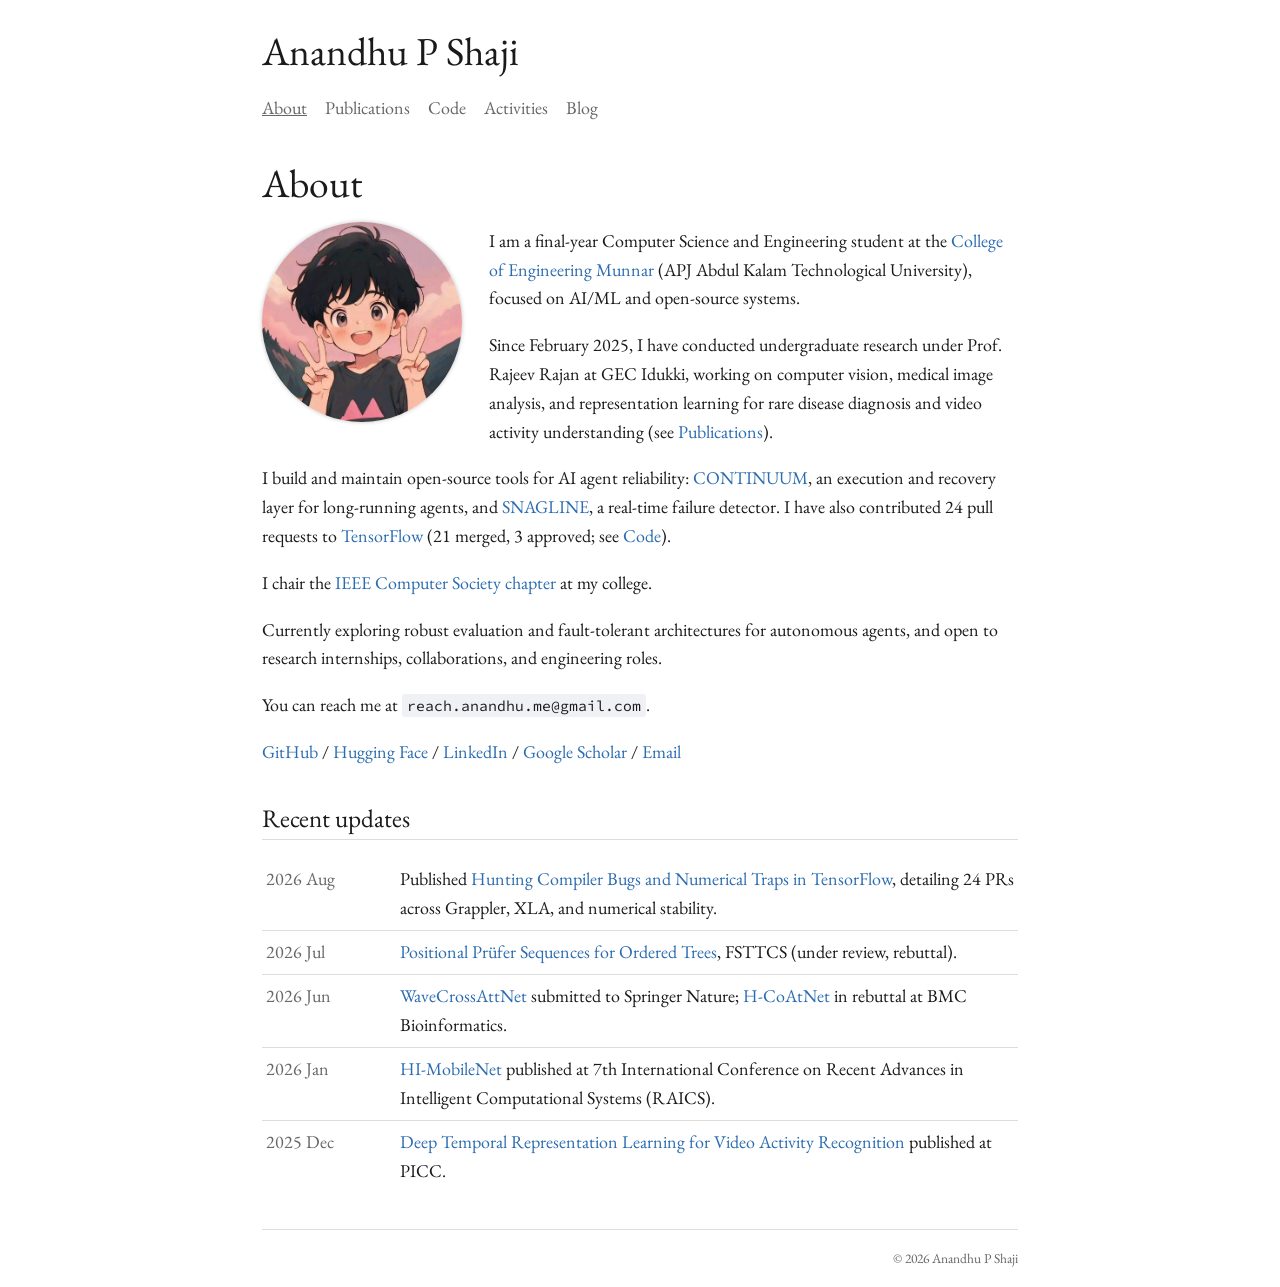
==== index.html @ 52fa166e "feat(blog): turn TensorFlow PRs into technical stories with cross-links from code page" ====
<!DOCTYPE html>
<html lang="en">
<head>
  <meta charset="utf-8">
  <meta name="viewport" content="width=device-width,initial-scale=1">
  <title>About - Anandhu P Shaji</title>
  <link rel="icon" href="data:,">
  <link rel="preconnect" href="https://fonts.googleapis.com">
  <link rel="preconnect" href="https://fonts.gstatic.com" crossorigin>
  <link href="https://fonts.googleapis.com/css2?family=EB+Garamond:ital,wght@0,400..800;1,400..800&family=Source+Code+Pro:ital,wght@0,400..700;1,400..700&display=swap" rel="stylesheet">
  <link rel="stylesheet" href="style.css">
</head>

<body>
  <h1>Anandhu P Shaji</h1>
  <nav>
    <ul>
      <li><a class="active" href="index.html">About</a></li>
      <li><a href="research.html">Publications</a></li>
      <li><a href="code.html">Code</a></li>
      <li><a href="activities.html">Activities</a></li>
      <li><a href="blog.html">Blog</a></li>
    </ul>
  </nav>

  <div id="content">
    <h1>About</h1>
    <img alt="Anandhu P Shaji" id="avatar" src="assets/photo.jpg" width="200" height="200">

    <p>I am a final-year Computer Science and Engineering student at the <a rel="external" href="https://www.cemunnar.ac.in/">College of Engineering Munnar</a> (APJ Abdul Kalam Technological University), focused on AI/ML and open-source systems.</p>

    <p>Since February 2025, I have conducted undergraduate research under Prof. Rajeev Rajan at GEC Idukki, working on computer vision, medical image analysis, and representation learning for rare disease diagnosis and video activity understanding (see <a href="research.html">Publications</a>).</p>

    <p>I build and maintain open-source tools for AI agent reliability: <a href="code.html#continuum">CONTINUUM</a>, an execution and recovery layer for long-running agents, and <a href="code.html#snagline">SNAGLINE</a>, a real-time failure detector. I have also contributed 24 pull requests to <a rel="external" href="https://github.com/tensorflow/tensorflow">TensorFlow</a> (21 merged, 3 approved; see <a href="code.html#tensorflow">Code</a>).</p>

    <p>I chair the <a href="activities.html#ieee">IEEE Computer Society chapter</a> at my college.</p>

    <p>Currently exploring robust evaluation and fault-tolerant architectures for autonomous agents, and open to research internships, collaborations, and engineering roles.</p>

    <p>You can reach me at <code>reach.anandhu.me@gmail.com</code>.</p>

    <p>
      <a rel="external" href="https://github.com/Cyrax321">GitHub</a> /
      <a rel="external" href="https://huggingface.co/Cyrax321">Hugging Face</a> /
      <a rel="external" href="https://www.linkedin.com/in/anandhupshaji/">LinkedIn</a> /
      <a rel="external" href="https://scholar.google.com">Google Scholar</a> /
      <a href="mailto:reach.anandhu.me@gmail.com">Email</a>
    </p>

    <h2 id="recent">Recent updates</h2>
    <table>
      <tbody>
        <tr>
          <td class="date">2026 Aug</td>
          <td>Published <a href="posts/tensorflow-stories.html">Hunting Compiler Bugs and Numerical Traps in TensorFlow</a>, detailing 24 PRs across Grappler, XLA, and numerical stability.</td>
        </tr>
        <tr>
          <td class="date">2026 Jul</td>
          <td><a href="research.html#prufer">Positional Prüfer Sequences for Ordered Trees</a>, FSTTCS (under review, rebuttal).</td>
        </tr>
        <tr>
          <td class="date">2026 Jun</td>
          <td><a href="research.html#wavecrossattnet">WaveCrossAttNet</a> submitted to Springer Nature; <a href="research.html#hcoatnet">H-CoAtNet</a> in rebuttal at BMC Bioinformatics.</td>
        </tr>
        <tr>
          <td class="date">2026 Jan</td>
          <td><a href="research.html#himobilenet">HI-MobileNet</a> published at 7th International Conference on Recent Advances in Intelligent Computational Systems (RAICS).</td>
        </tr>
        <tr>
          <td class="date">2025 Dec</td>
          <td><a href="research.html#video-har">Deep Temporal Representation Learning for Video Activity Recognition</a> published at PICC.</td>
        </tr>
      </tbody>
    </table>
  </div>

  <footer>&copy; 2026 Anandhu P Shaji</footer>
</body>
</html>
---- style.css ----
/* Exact styles adapted from https://parsiad.ca/assets/main.css */

:root {
    --bg: #fff;
    --code-bg: #eff1f5;
    --fg: #1a1a1a;
    --hover: #1a4a7a;
    --link: #2b6cb0;
    --maxw: 42rem;
    --muted: #666;
    --rule: #ddd;
}

html {
    font-size: 18px;
}

body {
    background: var(--bg);
    color: var(--fg);
    font-family: "EB Garamond", serif;
    line-height: 1.6;
    margin: 0;
    padding: 1.5rem 1rem 1rem;
    -webkit-font-smoothing: antialiased;
}

h1,
h2,
h3 {
    font-weight: normal;
    line-height: 1.25;
    margin: 2rem 0 0.75rem;
}

h1 {
    font-size: 2.2rem;
}

h2 {
    border-bottom: 1px solid var(--rule);
    font-size: 1.4rem;
    padding-bottom: 0.25rem;
}

h3 {
    font-size: 1.15rem;
}

p,
ul,
ol,
table,
form {
    margin: 1rem 0;
}

time:not(table time) {
    color: var(--muted);
}

/* Links with parsiad.ca smooth underline gradient transition */
#content a,
footer a {
    color: var(--link);
    background-image: linear-gradient(var(--link), var(--link));
    background-size: 0 2px;
    background-position: 0 100%;
    background-repeat: no-repeat;
    text-decoration: none;
    transition:
        background-size 0.25s ease,
        color 0.25s ease;
}

#content a:hover,
footer a:hover {
    color: var(--hover);
    background-size: 100% 2px;
}

/* Layout */

body > h1 {
    margin-top: 0;
}

body > h1,
nav,
#content,
footer {
    margin-left: auto;
    margin-right: auto;
    max-width: var(--maxw);
}

nav ul {
    display: flex;
    flex-wrap: wrap;
    gap: 1rem;
    list-style: none;
    margin: 1rem 0 2rem;
    padding: 0;
}

/* Content */

#content img {
    height: auto;
    max-width: 100%;
}

#avatar {
    border-radius: 50%;
    box-shadow: 0px 0px 0.25em rgba(0, 0, 0, 0.25);
    float: left;
    margin: 0 1.5rem 1rem 0;
    width: 200px;
    height: 200px;
    object-fit: cover;
}

table {
    border-collapse: collapse;
    width: 100%;
}

th,
td {
    padding: 0.4rem 0.2rem;
    text-align: left;
    vertical-align: top;
}

thead,
tr:not(:last-child) {
    border-bottom: 1px solid var(--rule);
}

td.date {
    white-space: nowrap;
    width: 6.5rem;
    color: var(--muted);
    padding-right: 0.75rem;
}

/* Lists: standard lists */

#content ul {
    margin: 1rem 0;
    padding-left: 1.25rem;
}

#content ul li {
    line-height: 1.6;
    margin: 0.35em 0;
}

#content ul ul {
    margin: 0.25rem 0 0.5rem 0.5rem;
}

/* Arrow symbol - only in paper area */

ul.papers,
#under-review + ul,
#published + ul {
    list-style: none;
    margin: 1rem 0;
    padding: 0;
}

ul.papers li,
#under-review + ul li,
#published + ul li {
    line-height: 1.6;
    margin: 0.5em 0;
    padding-left: 1.5em;
    position: relative;
    transition: color 0.2s;
}

ul.papers li::before,
#under-review + ul li::before,
#published + ul li::before {
    color: var(--muted);
    content: "▹";
    font-size: 1.2em;
    left: 0;
    line-height: 1.2;
    position: absolute;
}

/* Footer */

footer {
    color: var(--muted);
    font-size: 0.75rem;
    padding-top: 1rem;
    margin-top: 2rem;
    border-top: 1px solid var(--rule);
    text-align: right;
}

/* Nav */

nav a {
    color: var(--muted);
    text-decoration: none;
}

nav a:hover {
    color: var(--fg);
}

nav a.active {
    text-decoration: underline;
}

/* Code */

#content code {
    font-family: "Source Code Pro", monospace;
    font-size: 0.82rem;
    background: var(--code-bg);
    padding: 0.15em 0.35em;
    border-radius: 3px;
}

pre {
    background: #faf3cc;
}

pre code {
    display: block;
    overflow-x: auto;
    padding: 0.85rem 1rem;
    font-size: 0.82rem;
    line-height: 1.45;
}

blockquote {
    border-left: 2px solid var(--link);
    margin: 1.25rem 0;
    padding: 0.25rem 0 0.25rem 1rem;
    color: var(--muted);
}

details {
    margin: 1.25rem 0;
    border: 1px solid var(--rule);
    border-radius: 4px;
    padding: 0.6rem 0.85rem;
}

details summary {
    cursor: pointer;
    color: var(--fg);
    user-select: none;
    font-size: 0.95rem;
}

details summary:hover {
    color: var(--link);
}

details[open] summary {
    margin-bottom: 0.75rem;
    border-bottom: 1px solid var(--rule);
    padding-bottom: 0.4rem;
}

/* Mobile tweaks */

@media (max-width: 600px) {
    #avatar {
        display: block;
        float: none;
        margin: 0 auto 1rem;
    }
}
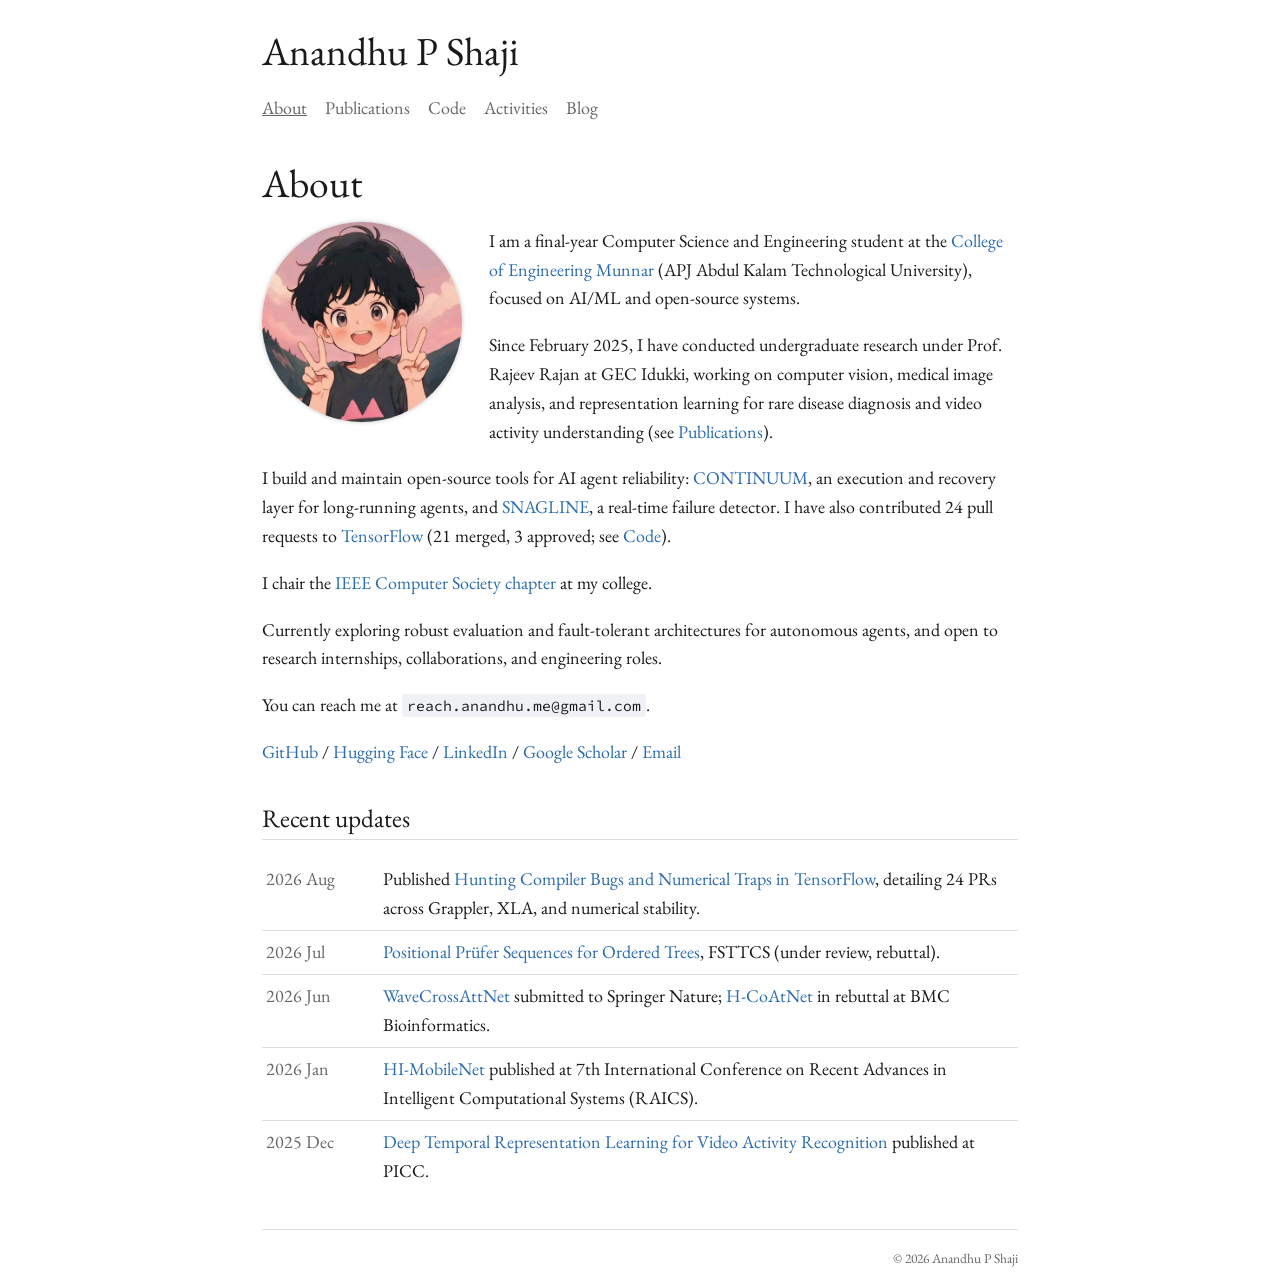
==== commit 79c62449: "feat(seo): add OpenGraph, Twitter card, and canonical meta to index.html" ====
--- a/index.html
+++ b/index.html
@@ -4,6 +4,18 @@
   <meta charset="utf-8">
   <meta name="viewport" content="width=device-width,initial-scale=1">
   <title>About - Anandhu P Shaji</title>
+  <meta name="description" content="Personal academic and engineering portfolio of Anandhu P Shaji, undergraduate AI researcher and open-source contributor.">
+  <meta name="author" content="Anandhu P Shaji">
+  <link rel="canonical" href="https://anandhupshaji.me/">
+  <meta property="og:title" content="Anandhu P Shaji - About">
+  <meta property="og:description" content="Undergraduate researcher in AI/ML, computer vision, and agent reliability. Contributor to TensorFlow and creator of CONTINUUM and SNAGLINE.">
+  <meta property="og:url" content="https://anandhupshaji.me/">
+  <meta property="og:type" content="website">
+  <meta property="og:image" content="https://anandhupshaji.me/assets/photo.jpg">
+  <meta name="twitter:card" content="summary">
+  <meta name="twitter:title" content="Anandhu P Shaji - About">
+  <meta name="twitter:description" content="Undergraduate researcher in AI/ML, computer vision, and agent reliability. Contributor to TensorFlow and creator of CONTINUUM and SNAGLINE.">
+  <meta name="twitter:image" content="https://anandhupshaji.me/assets/photo.jpg">
   <link rel="icon" href="data:,">
   <link rel="preconnect" href="https://fonts.googleapis.com">
   <link rel="preconnect" href="https://fonts.gstatic.com" crossorigin>
--- a/style.css
+++ b/style.css
@@ -11,8 +11,20 @@
     --rule: #ddd;
 }
 
+*,
+*::before,
+*::after {
+    box-sizing: border-box;
+}
+
+::selection {
+    background: #d0e1fd;
+    color: #1a1a1a;
+}
+
 html {
     font-size: 18px;
+    overflow-x: hidden;
 }
 
 body {
@@ -23,6 +35,8 @@
     margin: 0;
     padding: 1.5rem 1rem 1rem;
     -webkit-font-smoothing: antialiased;
+    overflow-x: hidden;
+    max-width: 100%;
 }
 
 h1,
@@ -79,6 +93,13 @@
     background-size: 100% 2px;
 }
 
+a:focus-visible,
+summary:focus-visible {
+    outline: 2px solid var(--link);
+    outline-offset: 2px;
+    border-radius: 2px;
+}
+
 /* Layout */
 
 body > h1 {
@@ -225,10 +246,18 @@
     background: var(--code-bg);
     padding: 0.15em 0.35em;
     border-radius: 3px;
+    word-break: break-word;
+    overflow-wrap: break-word;
 }
 
 pre {
     background: #faf3cc;
+    border-radius: 4px;
+    max-width: 100%;
+    overflow-x: auto;
+    -webkit-overflow-scrolling: touch;
+    box-sizing: border-box;
+    margin: 1.25rem 0;
 }
 
 pre code {
@@ -237,13 +266,16 @@
     padding: 0.85rem 1rem;
     font-size: 0.82rem;
     line-height: 1.45;
+    white-space: pre;
+    max-width: 100%;
+    box-sizing: border-box;
 }
 
 blockquote {
-    border-left: 2px solid var(--link);
     margin: 1.25rem 0;
-    padding: 0.25rem 0 0.25rem 1rem;
+    padding: 0;
     color: var(--muted);
+    font-style: italic;
 }
 
 details {
@@ -251,6 +283,9 @@
     border: 1px solid var(--rule);
     border-radius: 4px;
     padding: 0.6rem 0.85rem;
+    max-width: 100%;
+    box-sizing: border-box;
+    overflow: hidden;
 }
 
 details summary {
@@ -270,12 +305,237 @@
     padding-bottom: 0.4rem;
 }
 
-/* Mobile tweaks */
-
-@media (max-width: 600px) {
+/* Responsive Utilities & Mobile Optimization */
+
+.table-scroll {
+    width: 100%;
+    max-width: 100%;
+    overflow-x: auto;
+    -webkit-overflow-scrolling: touch;
+    margin: 0.75rem 0 1rem;
+    box-sizing: border-box;
+}
+
+.activity-chart {
+    width: 100%;
+    max-width: 100%;
+    overflow-x: auto;
+    -webkit-overflow-scrolling: touch;
+    margin: 1.25rem 0 1.5rem;
+    box-sizing: border-box;
+}
+
+@media (max-width: 650px) {
+    html {
+        font-size: 16.5px;
+    }
+
+    body {
+        padding: 1.15rem 0.85rem;
+        max-width: 100vw;
+        overflow-x: hidden;
+    }
+
+    body > h1 {
+        font-size: 1.85rem;
+    }
+
+    #content h1 {
+        font-size: 1.65rem;
+    }
+
+    h2 {
+        font-size: 1.25rem;
+        margin-top: 1.75rem;
+    }
+
+    /* Navigation */
+    nav ul {
+        gap: 0.5rem 1rem;
+        margin: 0.75rem 0 1.5rem;
+    }
+
+    nav a {
+        padding: 0.2rem 0;
+        font-size: 1.05rem;
+    }
+
+    /* Centered Avatar on Mobile */
     #avatar {
         display: block;
         float: none;
-        margin: 0 auto 1rem;
-    }
-}
+        margin: 0.5rem auto 1.5rem;
+        width: 150px;
+        height: 150px;
+    }
+
+    /* Text & container containment */
+    #content,
+    #content p,
+    #content li,
+    #content td,
+    #content strong {
+        overflow-wrap: break-word;
+        word-wrap: break-word;
+        max-width: 100%;
+    }
+
+    /* Stack two-column project and subsystem tables into clean readable blocks on mobile */
+    table.responsive-stack {
+        display: block;
+        width: 100% !important;
+        max-width: 100% !important;
+    }
+
+    table.responsive-stack thead {
+        display: none;
+    }
+
+    table.responsive-stack tbody {
+        display: block;
+        width: 100% !important;
+    }
+
+    table.responsive-stack tr {
+        display: block;
+        width: 100% !important;
+        padding: 0.85rem 0;
+        border-bottom: 1px solid var(--rule);
+        box-sizing: border-box;
+    }
+
+    table.responsive-stack td {
+        display: block;
+        width: 100% !important;
+        padding: 0.15rem 0;
+        box-sizing: border-box;
+    }
+
+    table.responsive-stack td:first-child {
+        margin-bottom: 0.35rem;
+    }
+
+    /* Compact date columns in updates and education */
+    td.date {
+        width: 5.25rem !important;
+        min-width: 4.8rem;
+        font-size: 0.9rem;
+        padding-right: 0.5rem;
+    }
+
+    /* Blog date column */
+    table th[style*="width: 8rem"],
+    table td:has(time) {
+        width: auto !important;
+        white-space: nowrap;
+    }
+
+    /* Skills table compact label column */
+    td[style*="width: 7rem"] {
+        width: 5.25rem !important;
+    }
+
+    /* Code blocks strictly contained */
+    pre {
+        max-width: 100%;
+        overflow-x: auto;
+        box-sizing: border-box;
+    }
+
+    pre code {
+        font-size: 0.78rem;
+        padding: 0.75rem 0.85rem;
+        -webkit-overflow-scrolling: touch;
+        white-space: pre;
+    }
+
+    /* GitHub activity graph horizontal swipe within isolated container */
+    .activity-chart {
+        width: 100%;
+        max-width: 100%;
+        overflow-x: auto;
+    }
+
+    .activity-chart img {
+        display: block;
+        max-width: none;
+        width: 580px;
+        height: auto;
+    }
+
+    /* Multi-column tables inside details */
+    .table-scroll {
+        width: 100%;
+        max-width: 100%;
+        overflow-x: auto;
+    }
+
+    .table-scroll table {
+        min-width: 440px;
+        width: 100%;
+    }
+}
+
+@media (prefers-reduced-motion: reduce) {
+    *,
+    *::before,
+    *::after {
+        animation-duration: 0.01ms !important;
+        animation-iteration-count: 1 !important;
+        transition-duration: 0.01ms !important;
+        scroll-behavior: auto !important;
+    }
+}
+
+@media print {
+    body {
+        background: #fff;
+        color: #000;
+        font-size: 11pt;
+        line-height: 1.4;
+        max-width: 100%;
+        padding: 0;
+    }
+
+    nav,
+    .activity-chart {
+        display: none !important;
+    }
+
+    #content {
+        max-width: 100%;
+        margin: 0;
+    }
+
+    h1 {
+        font-size: 18pt;
+        margin-top: 0;
+    }
+
+    h2 {
+        font-size: 13pt;
+        border-bottom: 1px solid #999;
+        break-after: avoid;
+    }
+
+    tr,
+    li {
+        break-inside: avoid;
+    }
+
+    #avatar {
+        width: 100px;
+        height: 100px;
+        box-shadow: none;
+    }
+
+    a {
+        color: #000;
+        text-decoration: underline;
+    }
+
+    footer {
+        border-top: 1px solid #ccc;
+        margin-top: 1.5rem;
+    }
+}
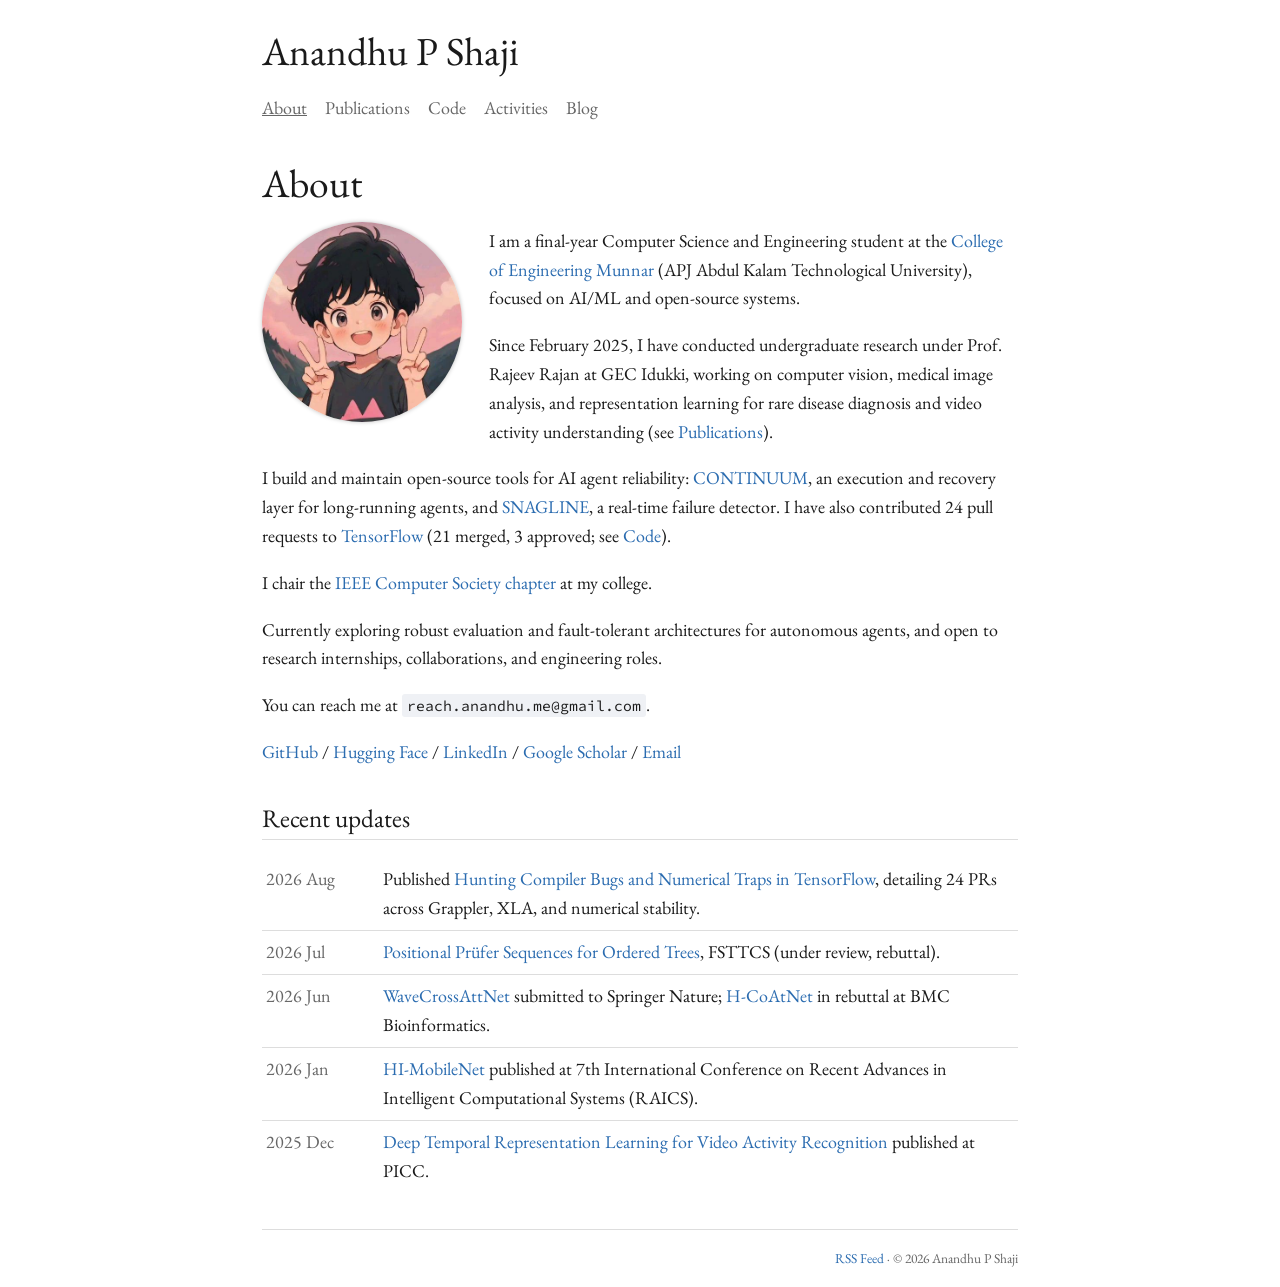
==== commit 48ad3ff1: "feat(nav): add feed link and semantic ARIA landmark roles to index.html" ====
--- a/index.html
+++ b/index.html
@@ -16,7 +16,8 @@
   <meta name="twitter:title" content="Anandhu P Shaji - About">
   <meta name="twitter:description" content="Undergraduate researcher in AI/ML, computer vision, and agent reliability. Contributor to TensorFlow and creator of CONTINUUM and SNAGLINE.">
   <meta name="twitter:image" content="https://anandhupshaji.me/assets/photo.jpg">
-  <link rel="icon" href="data:,">
+  <link rel="icon" href="assets/favicon.svg" type="image/svg+xml">
+  <link rel="alternate" type="application/rss+xml" title="Anandhu P Shaji &mdash; RSS Feed" href="feed.xml">
   <link rel="preconnect" href="https://fonts.googleapis.com">
   <link rel="preconnect" href="https://fonts.gstatic.com" crossorigin>
   <link href="https://fonts.googleapis.com/css2?family=EB+Garamond:ital,wght@0,400..800;1,400..800&family=Source+Code+Pro:ital,wght@0,400..700;1,400..700&display=swap" rel="stylesheet">
@@ -25,7 +26,7 @@
 
 <body>
   <h1>Anandhu P Shaji</h1>
-  <nav>
+  <nav aria-label="Primary">
     <ul>
       <li><a class="active" href="index.html">About</a></li>
       <li><a href="research.html">Publications</a></li>
@@ -35,7 +36,7 @@
     </ul>
   </nav>
 
-  <div id="content">
+  <main id="content">
     <h1>About</h1>
     <img alt="Anandhu P Shaji" id="avatar" src="assets/photo.jpg" width="200" height="200">
 
@@ -84,8 +85,10 @@
         </tr>
       </tbody>
     </table>
-  </div>
+  </main>
 
-  <footer>&copy; 2026 Anandhu P Shaji</footer>
+  <footer>
+    <a href="feed.xml">RSS Feed</a> &middot; &copy; 2026 Anandhu P Shaji
+  </footer>
 </body>
 </html>
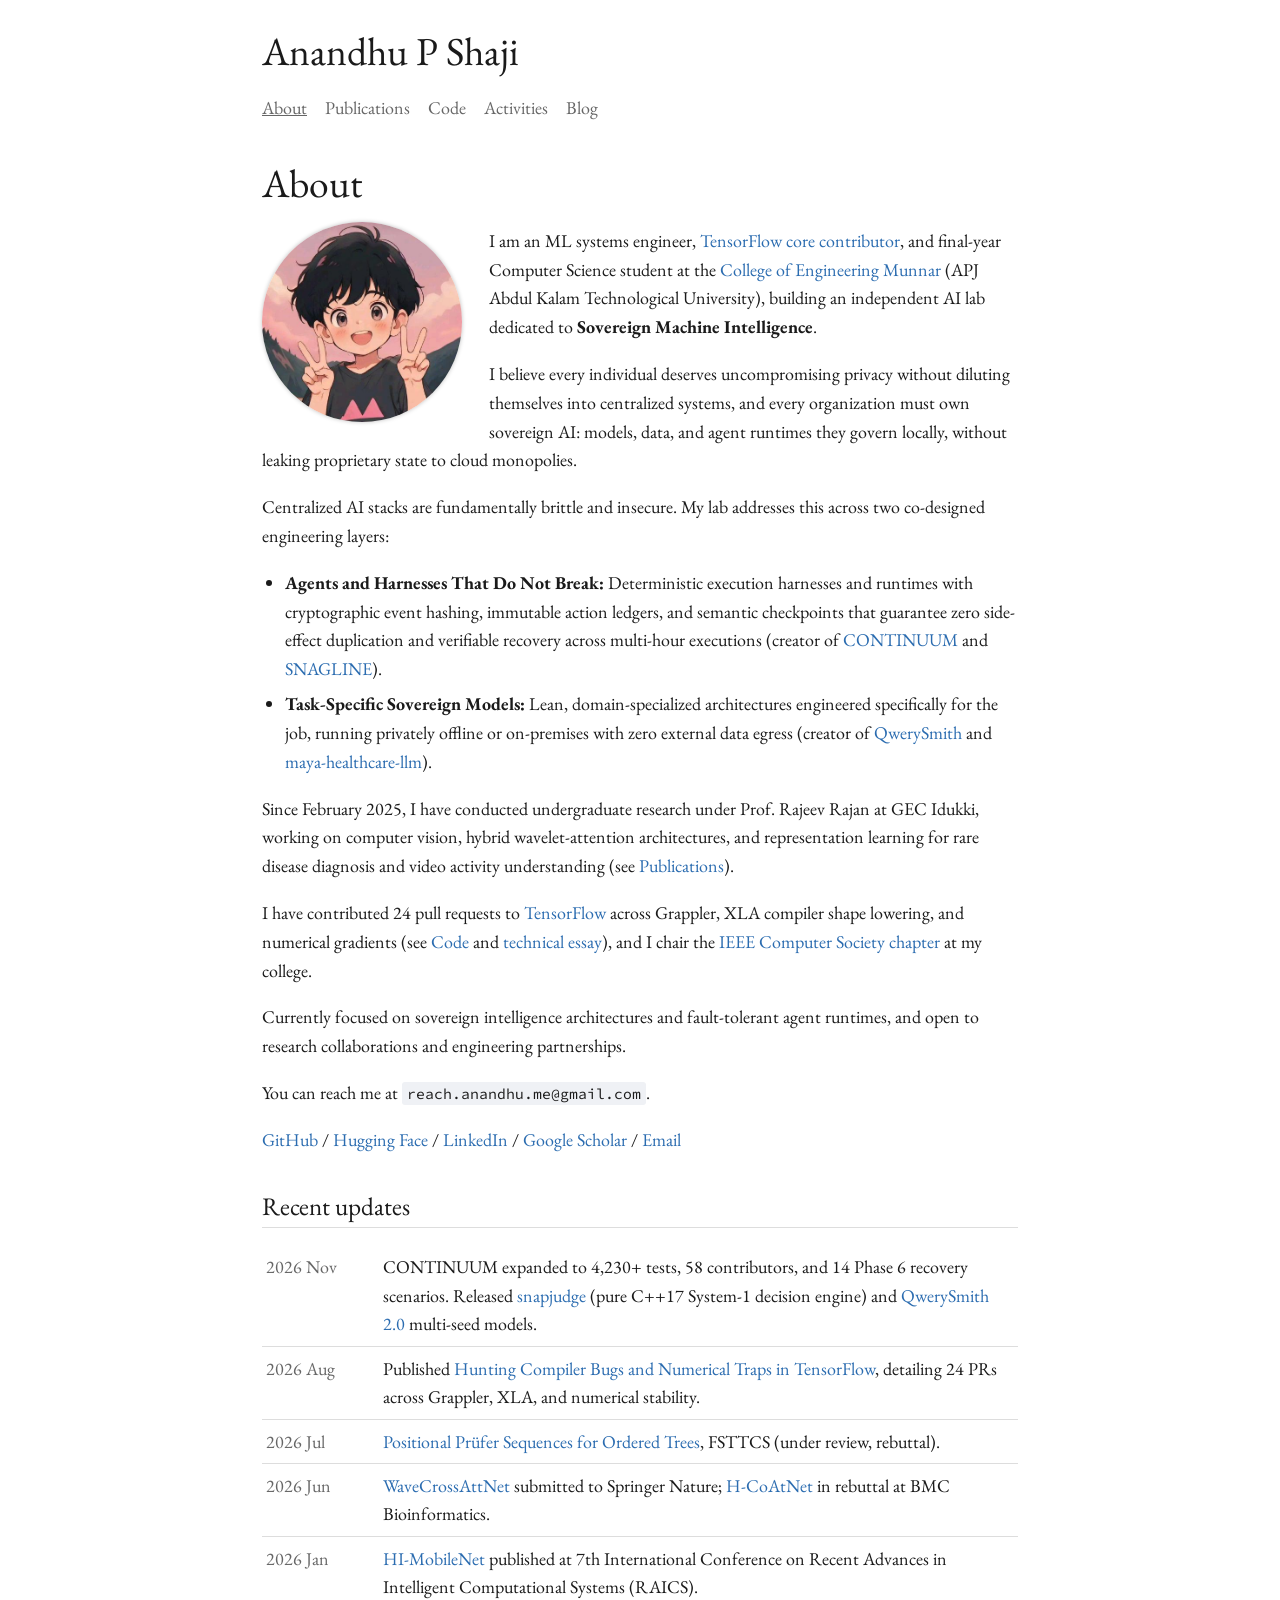
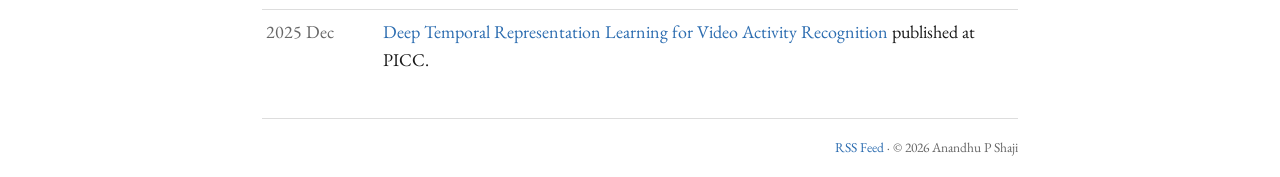
==== commit c3d74e82: "feat: update portfolio with sovereign AI architecture, new model families, and runtime infrastructur" ====
--- a/index.html
+++ b/index.html
@@ -8,13 +8,13 @@
   <meta name="author" content="Anandhu P Shaji">
   <link rel="canonical" href="https://anandhupshaji.me/">
   <meta property="og:title" content="Anandhu P Shaji - About">
-  <meta property="og:description" content="Undergraduate researcher in AI/ML, computer vision, and agent reliability. Contributor to TensorFlow and creator of CONTINUUM and SNAGLINE.">
+  <meta property="og:description" content="ML systems engineer, TensorFlow core contributor, and founder building an independent AI lab dedicated to Sovereign Machine Intelligence, unbreakable agent harnesses, and task-specific models.">
   <meta property="og:url" content="https://anandhupshaji.me/">
   <meta property="og:type" content="website">
   <meta property="og:image" content="https://anandhupshaji.me/assets/photo.jpg">
   <meta name="twitter:card" content="summary">
   <meta name="twitter:title" content="Anandhu P Shaji - About">
-  <meta name="twitter:description" content="Undergraduate researcher in AI/ML, computer vision, and agent reliability. Contributor to TensorFlow and creator of CONTINUUM and SNAGLINE.">
+  <meta name="twitter:description" content="ML systems engineer, TensorFlow core contributor, and founder building an independent AI lab dedicated to Sovereign Machine Intelligence, unbreakable agent harnesses, and task-specific models.">
   <meta name="twitter:image" content="https://anandhupshaji.me/assets/photo.jpg">
   <link rel="icon" href="assets/favicon.svg" type="image/svg+xml">
   <link rel="alternate" type="application/rss+xml" title="Anandhu P Shaji &mdash; RSS Feed" href="feed.xml">
@@ -22,9 +22,30 @@
   <link rel="preconnect" href="https://fonts.gstatic.com" crossorigin>
   <link href="https://fonts.googleapis.com/css2?family=EB+Garamond:ital,wght@0,400..800;1,400..800&family=Source+Code+Pro:ital,wght@0,400..700;1,400..700&display=swap" rel="stylesheet">
   <link rel="stylesheet" href="style.css">
+  <script type="application/ld+json">
+  {
+    "@context": "https://schema.org",
+    "@type": "Person",
+    "name": "Anandhu P Shaji",
+    "url": "https://anandhupshaji.me/",
+    "image": "https://anandhupshaji.me/assets/photo.jpg",
+    "jobTitle": "ML Systems Engineer & Lab Founder",
+    "affiliation": {
+      "@type": "EducationalOrganization",
+      "name": "College of Engineering Munnar"
+    },
+    "sameAs": [
+      "https://github.com/Cyrax321",
+      "https://huggingface.co/Cyrax321",
+      "https://www.linkedin.com/in/anandhupshaji/",
+      "https://scholar.google.com"
+    ]
+  }
+  </script>
 </head>
 
 <body>
+  <a href="#content" class="skip-to-content">Skip to content</a>
   <h1>Anandhu P Shaji</h1>
   <nav aria-label="Primary">
     <ul>
@@ -40,15 +61,21 @@
     <h1>About</h1>
     <img alt="Anandhu P Shaji" id="avatar" src="assets/photo.jpg" width="200" height="200">
 
-    <p>I am a final-year Computer Science and Engineering student at the <a rel="external" href="https://www.cemunnar.ac.in/">College of Engineering Munnar</a> (APJ Abdul Kalam Technological University), focused on AI/ML and open-source systems.</p>
+    <p>I am an ML systems engineer, <a href="code.html#tensorflow">TensorFlow core contributor</a>, and final-year Computer Science student at the <a rel="external" href="https://www.cemunnar.ac.in/">College of Engineering Munnar</a> (APJ Abdul Kalam Technological University), building an independent AI lab dedicated to <strong>Sovereign Machine Intelligence</strong>.</p>
 
-    <p>Since February 2025, I have conducted undergraduate research under Prof. Rajeev Rajan at GEC Idukki, working on computer vision, medical image analysis, and representation learning for rare disease diagnosis and video activity understanding (see <a href="research.html">Publications</a>).</p>
+    <p>I believe every individual deserves uncompromising privacy without diluting themselves into centralized systems, and every organization must own sovereign AI: models, data, and agent runtimes they govern locally, without leaking proprietary state to cloud monopolies.</p>
 
-    <p>I build and maintain open-source tools for AI agent reliability: <a href="code.html#continuum">CONTINUUM</a>, an execution and recovery layer for long-running agents, and <a href="code.html#snagline">SNAGLINE</a>, a real-time failure detector. I have also contributed 24 pull requests to <a rel="external" href="https://github.com/tensorflow/tensorflow">TensorFlow</a> (21 merged, 3 approved; see <a href="code.html#tensorflow">Code</a>).</p>
+    <p>Centralized AI stacks are fundamentally brittle and insecure. My lab addresses this across two co-designed engineering layers:</p>
+    <ul>
+      <li><strong>Agents and Harnesses That Do Not Break:</strong> Deterministic execution harnesses and runtimes with cryptographic event hashing, immutable action ledgers, and semantic checkpoints that guarantee zero side-effect duplication and verifiable recovery across multi-hour executions (creator of <a href="code.html#continuum">CONTINUUM</a> and <a href="code.html#snagline">SNAGLINE</a>).</li>
+      <li><strong>Task-Specific Sovereign Models:</strong> Lean, domain-specialized architectures engineered specifically for the job, running privately offline or on-premises with zero external data egress (creator of <a href="code.html#qwerysmith">QwerySmith</a> and <a href="code.html#maya">maya-healthcare-llm</a>).</li>
+    </ul>
 
-    <p>I chair the <a href="activities.html#ieee">IEEE Computer Society chapter</a> at my college.</p>
+    <p>Since February 2025, I have conducted undergraduate research under Prof. Rajeev Rajan at GEC Idukki, working on computer vision, hybrid wavelet-attention architectures, and representation learning for rare disease diagnosis and video activity understanding (see <a href="research.html">Publications</a>).</p>
 
-    <p>Currently exploring robust evaluation and fault-tolerant architectures for autonomous agents, and open to research internships, collaborations, and engineering roles.</p>
+    <p>I have contributed 24 pull requests to <a rel="external" href="https://github.com/tensorflow/tensorflow">TensorFlow</a> across Grappler, XLA compiler shape lowering, and numerical gradients (see <a href="code.html#tensorflow">Code</a> and <a href="posts/tensorflow-stories.html">technical essay</a>), and I chair the <a href="activities.html#ieee">IEEE Computer Society chapter</a> at my college.</p>
+
+    <p>Currently focused on sovereign intelligence architectures and fault-tolerant agent runtimes, and open to research collaborations and engineering partnerships.</p>
 
     <p>You can reach me at <code>reach.anandhu.me@gmail.com</code>.</p>
 
@@ -63,6 +90,10 @@
     <h2 id="recent">Recent updates</h2>
     <table>
       <tbody>
+        <tr>
+          <td class="date">2026 Nov</td>
+          <td>CONTINUUM expanded to 4,230+ tests, 58 contributors, and 14 Phase 6 recovery scenarios. Released <a href="code.html#snapjudge">snapjudge</a> (pure C++17 System-1 decision engine) and <a href="code.html#qwerysmith">QwerySmith 2.0</a> multi-seed models.</td>
+        </tr>
         <tr>
           <td class="date">2026 Aug</td>
           <td>Published <a href="posts/tensorflow-stories.html">Hunting Compiler Bugs and Numerical Traps in TensorFlow</a>, detailing 24 PRs across Grappler, XLA, and numerical stability.</td>
--- a/style.css
+++ b/style.css
@@ -11,6 +11,27 @@
     --rule: #ddd;
 }
 
+@media (prefers-color-scheme: dark) {
+    :root {
+        --bg: #16181d;
+        --code-bg: #22262e;
+        --fg: #e2e4e9;
+        --hover: #8cb4e6;
+        --link: #6ca0dc;
+        --muted: #9aa0a6;
+        --rule: #2e333d;
+    }
+
+    pre {
+        background: #1f2228;
+    }
+
+    ::selection {
+        background: #2a3c54;
+        color: #fff;
+    }
+}
+
 *,
 *::before,
 *::after {
@@ -35,6 +56,8 @@
     margin: 0;
     padding: 1.5rem 1rem 1rem;
     -webkit-font-smoothing: antialiased;
+    -moz-osx-font-smoothing: grayscale;
+    text-rendering: optimizeLegibility;
     overflow-x: hidden;
     max-width: 100%;
 }
@@ -59,6 +82,10 @@
 
 h3 {
     font-size: 1.15rem;
+}
+
+[id] {
+    scroll-margin-top: 1.5rem;
 }
 
 p,
@@ -100,6 +127,23 @@
     border-radius: 2px;
 }
 
+.skip-to-content {
+    position: absolute;
+    top: -3rem;
+    left: 1rem;
+    background: var(--fg);
+    color: var(--bg);
+    padding: 0.5rem 1rem;
+    border-radius: 4px;
+    z-index: 1000;
+    text-decoration: none;
+    transition: top 0.2s ease;
+}
+
+.skip-to-content:focus {
+    top: 1rem;
+}
+
 /* Layout */
 
 body > h1 {
@@ -151,6 +195,14 @@
     padding: 0.4rem 0.2rem;
     text-align: left;
     vertical-align: top;
+}
+
+th {
+    font-weight: 600;
+}
+
+td {
+    font-variant-numeric: tabular-nums;
 }
 
 thead,
@@ -293,6 +345,7 @@
     color: var(--fg);
     user-select: none;
     font-size: 0.95rem;
+    transition: color 0.15s ease;
 }
 
 details summary:hover {
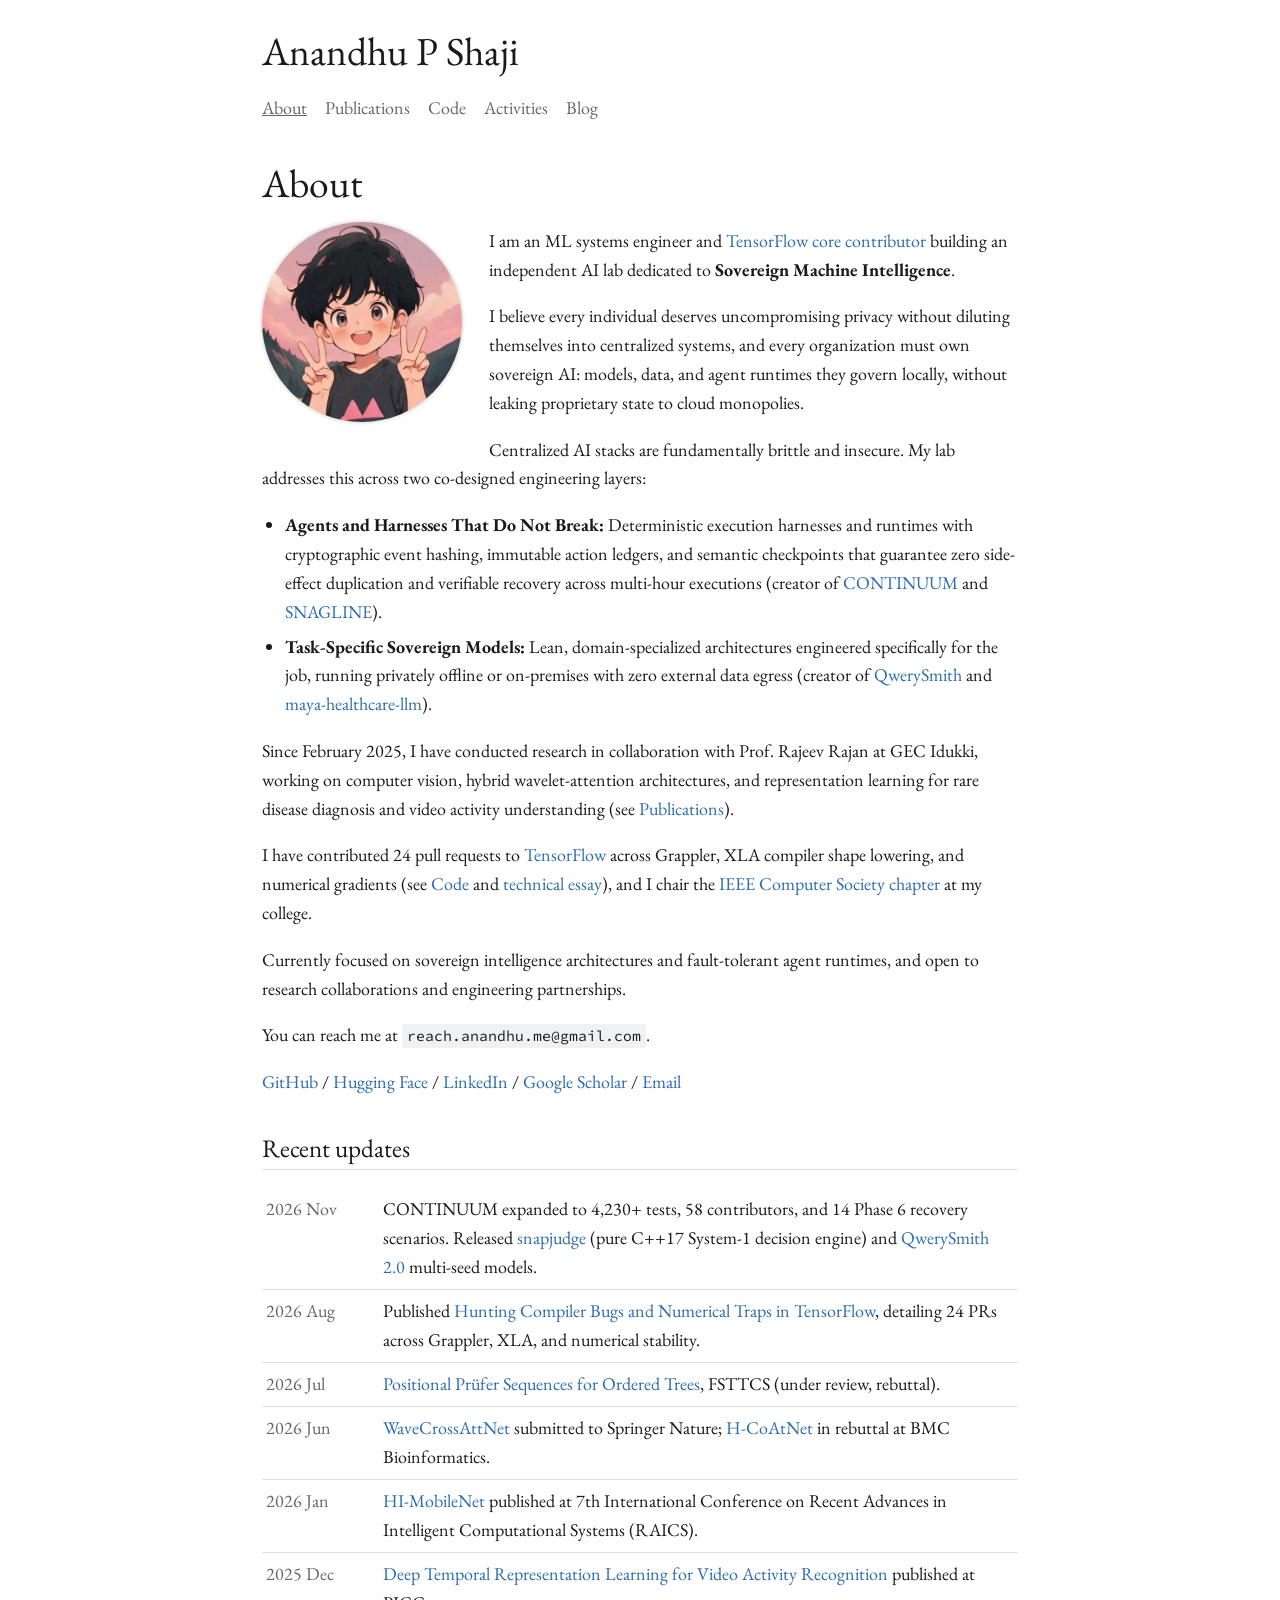
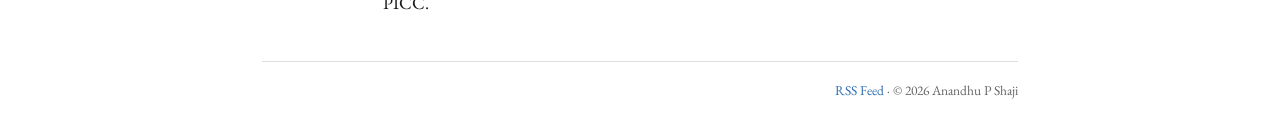
==== commit c1f113fb: "fix(bio): remove student and undergraduate references across portfolio" ====
--- a/index.html
+++ b/index.html
@@ -4,7 +4,7 @@
   <meta charset="utf-8">
   <meta name="viewport" content="width=device-width,initial-scale=1">
   <title>About - Anandhu P Shaji</title>
-  <meta name="description" content="Personal academic and engineering portfolio of Anandhu P Shaji, undergraduate AI researcher and open-source contributor.">
+  <meta name="description" content="Personal academic and engineering portfolio of Anandhu P Shaji, ML systems engineer, TensorFlow core contributor, and independent AI lab founder.">
   <meta name="author" content="Anandhu P Shaji">
   <link rel="canonical" href="https://anandhupshaji.me/">
   <meta property="og:title" content="Anandhu P Shaji - About">
@@ -30,10 +30,6 @@
     "url": "https://anandhupshaji.me/",
     "image": "https://anandhupshaji.me/assets/photo.jpg",
     "jobTitle": "ML Systems Engineer & Lab Founder",
-    "affiliation": {
-      "@type": "EducationalOrganization",
-      "name": "College of Engineering Munnar"
-    },
     "sameAs": [
       "https://github.com/Cyrax321",
       "https://huggingface.co/Cyrax321",
@@ -61,7 +57,7 @@
     <h1>About</h1>
     <img alt="Anandhu P Shaji" id="avatar" src="assets/photo.jpg" width="200" height="200">
 
-    <p>I am an ML systems engineer, <a href="code.html#tensorflow">TensorFlow core contributor</a>, and final-year Computer Science student at the <a rel="external" href="https://www.cemunnar.ac.in/">College of Engineering Munnar</a> (APJ Abdul Kalam Technological University), building an independent AI lab dedicated to <strong>Sovereign Machine Intelligence</strong>.</p>
+    <p>I am an ML systems engineer and <a href="code.html#tensorflow">TensorFlow core contributor</a> building an independent AI lab dedicated to <strong>Sovereign Machine Intelligence</strong>.</p>
 
     <p>I believe every individual deserves uncompromising privacy without diluting themselves into centralized systems, and every organization must own sovereign AI: models, data, and agent runtimes they govern locally, without leaking proprietary state to cloud monopolies.</p>
 
@@ -71,7 +67,7 @@
       <li><strong>Task-Specific Sovereign Models:</strong> Lean, domain-specialized architectures engineered specifically for the job, running privately offline or on-premises with zero external data egress (creator of <a href="code.html#qwerysmith">QwerySmith</a> and <a href="code.html#maya">maya-healthcare-llm</a>).</li>
     </ul>
 
-    <p>Since February 2025, I have conducted undergraduate research under Prof. Rajeev Rajan at GEC Idukki, working on computer vision, hybrid wavelet-attention architectures, and representation learning for rare disease diagnosis and video activity understanding (see <a href="research.html">Publications</a>).</p>
+    <p>Since February 2025, I have conducted research in collaboration with Prof. Rajeev Rajan at GEC Idukki, working on computer vision, hybrid wavelet-attention architectures, and representation learning for rare disease diagnosis and video activity understanding (see <a href="research.html">Publications</a>).</p>
 
     <p>I have contributed 24 pull requests to <a rel="external" href="https://github.com/tensorflow/tensorflow">TensorFlow</a> across Grappler, XLA compiler shape lowering, and numerical gradients (see <a href="code.html#tensorflow">Code</a> and <a href="posts/tensorflow-stories.html">technical essay</a>), and I chair the <a href="activities.html#ieee">IEEE Computer Society chapter</a> at my college.</p>
 
